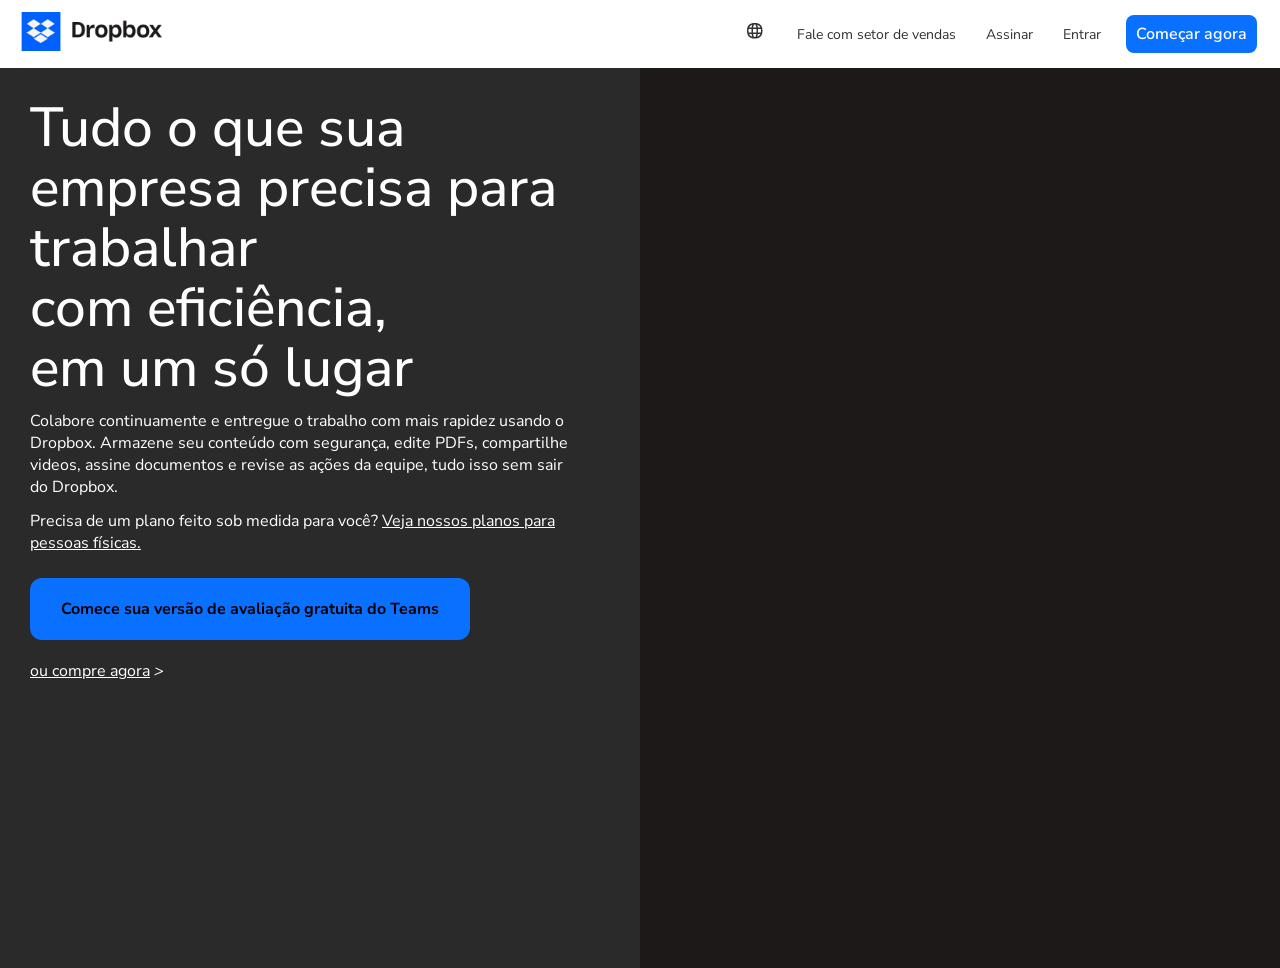
==== atv3/layout1/layout1.html @ 59d2af5b "layout 1" ====
<!DOCTYPE html>
<html lang="en">
<head>
    <meta charset="UTF-8">
    <meta name="viewport" content="width=device-width, initial-scale=1.0">
    <link rel="stylesheet" href="layout1_style.css">
    <title>Dropbox</title>
</head>
<body>
    <header>
        <div class="logo">
            <img src="images/dropbox-logo.png" alt="logo">
        </div>
        <nav>
            <ul>
                <li>
                    <a href="">
                           <svg width="24" height="24">
                                <path fill="currentColor" d="M11.75 4C6.535 4 4 6.535 4 11.75s2.535 7.75 7.75 7.75 7.75-2.535 7.75-7.75S16.965 4 11.75 4m5.714 4.5H14.87a9.2 9.2 0 0 0-.623-2.711A4.45 4.45 0 0 1 17.464 8.5M18 11.75q.003.88-.133 1.75H14.97c.022-.579.03-1.167.03-1.75s-.008-1.171-.03-1.75h2.897q.136.87.133 1.75M11.75 18c-.616 0-1.3-.41-1.598-3h3.196c-.298 2.59-.982 3-1.598 3m-1.712-4.5c-.024-.524-.038-1.1-.038-1.75s.014-1.226.038-1.75h3.424c.024.524.038 1.1.038 1.75s-.014 1.226-.038 1.75zM5.5 11.75q-.003-.88.133-1.75H8.53c-.022.579-.03 1.167-.03 1.75s.008 1.171.03 1.75H5.633a11 11 0 0 1-.133-1.75m6.25-6.25c.616 0 1.3.41 1.598 3h-3.196c.298-2.59.982-3 1.598-3m-2.497.289A9.2 9.2 0 0 0 8.63 8.5H6.036a4.45 4.45 0 0 1 3.217-2.711M6.036 15H8.63c.07.93.28 1.844.624 2.711A4.45 4.45 0 0 1 6.036 15m8.21 2.711A9.2 9.2 0 0 0 14.87 15h2.594a4.45 4.45 0 0 1-3.217 2.711"/>
                            </svg>
                    </a>
                </li>
                <li><a href="">Fale com setor de vendas</a></li>
                <li><a href="">Assinar</a></li>
                <li><a href="">Entrar</a></li>
                <li><button class="nav-button">Começar agora</button></li>
            </ul>
        </nav>
    </header>
    <main>
        <section class="left-section">
            <div class="conteudo">
                <h1>Tudo o que sua empresa precisa para trabalhar <br>com eficiência,<br> em um só lugar</h1>
                <p class="first-text">
                    Colabore continuamente e entregue o trabalho com mais rapidez usando o Dropbox. Armazene seu conteúdo com segurança, edite PDFs, compartilhe videos, assine documentos e revise as ações da equipe, tudo isso sem sair do Dropbox.
                </p>
                <p class="second-text">
                    Precisa de um plano feito sob medida para você? <a class="view-plans" href="">Veja nossos planos para pessoas físicas.</a>
                </p>
                <button class="context-button">Comece sua versão de avaliação gratuita do Teams</button>
                <div class="buy-now">
                    <a href="">ou compre agora</a> 
                    <i class="arrow-icon">></i>
                </div>
            </div>
        </section>
        <section class="right-section">
            <video src="images/dbx1-hero-1920x1080-v2.mp4" autoplay loop></video>
        </section>
    </main>
</body>
</html>
---- atv3/layout1/layout1_style.css ----
@import url('https://fonts.googleapis.com/css2?family=Bricolage+Grotesque:opsz,wght@12..96,200..800&family=Nunito+Sans:ital,opsz,wght@0,6..12,200..1000;1,6..12,200..1000&display=swap');

* {
    margin: 0;
    padding: 0;
    box-sizing: border-box;
    font-family: "Nunito Sans", sans-serif;
    overflow: hidden;
}

header {
    display: flex;
    justify-content: space-between;
    align-items: center;
    padding: 8px;
}

.logo img{
    align-items: center;
    width: 150px;
    margin-left: 5px;
}

header nav {
    margin-right: 15px;
}

header nav ul {
    display: flex;
    gap: 20px;
    align-items: center;
}

header nav ul li {
    list-style-type: none;
}

header nav ul li a {
    text-decoration: none;
    padding: 5px;
    color: #323232;
    font-size: 14px;
    transition: ease 0.5s;
}


header nav ul li a:hover {
    color: rgb(10, 83, 255);
}

.nav-button {
    background-color: rgb(10, 112, 255);
    padding: 8px 10px;
    border: none;
    border-radius: 8px;
    font-size: 16px;
    color: white;
    font-weight: 600;
    cursor: pointer;
}

.nav-button:hover {
    background-color: rgb(10, 18, 255);
}

main {
    display: flex;
    height: 100vh;
    background-color: rgb(42, 42, 42);
}

.left-section  {
    min-width: 50%;
}

.conteudo {
    color: white;
    margin: 30px;
    display: flex;
    flex-direction: column;
    max-width: 550px;
}

.conteudo h1 {
    font-size: 55px;
    font-weight: 500;
    line-height: 60px;
    margin-bottom: 12px;
}

.first-text {
    margin-bottom: 12px;
}

.second-text {
    margin-bottom: 24px;
}

.context-button {
    padding: 20px;
    border: none;
    border-radius: 12px;
    font-size: 16px;
    font-weight: 700;
    color: black;
    background-color: rgb(10, 112, 255);
    width: 80%;
    margin-bottom: 20px;
    cursor: pointer;
}

.context-button:hover {
    background-color: rgb(10, 18, 255);
}

.view-plans {
    color: white;
}

.buy-now a {
    color: white;
}

.right-section {
    background-color: rgb(29 25 24);
    min-width: 50%;
}

.right-section video {
    width: 100%;
    height: 100%;
}
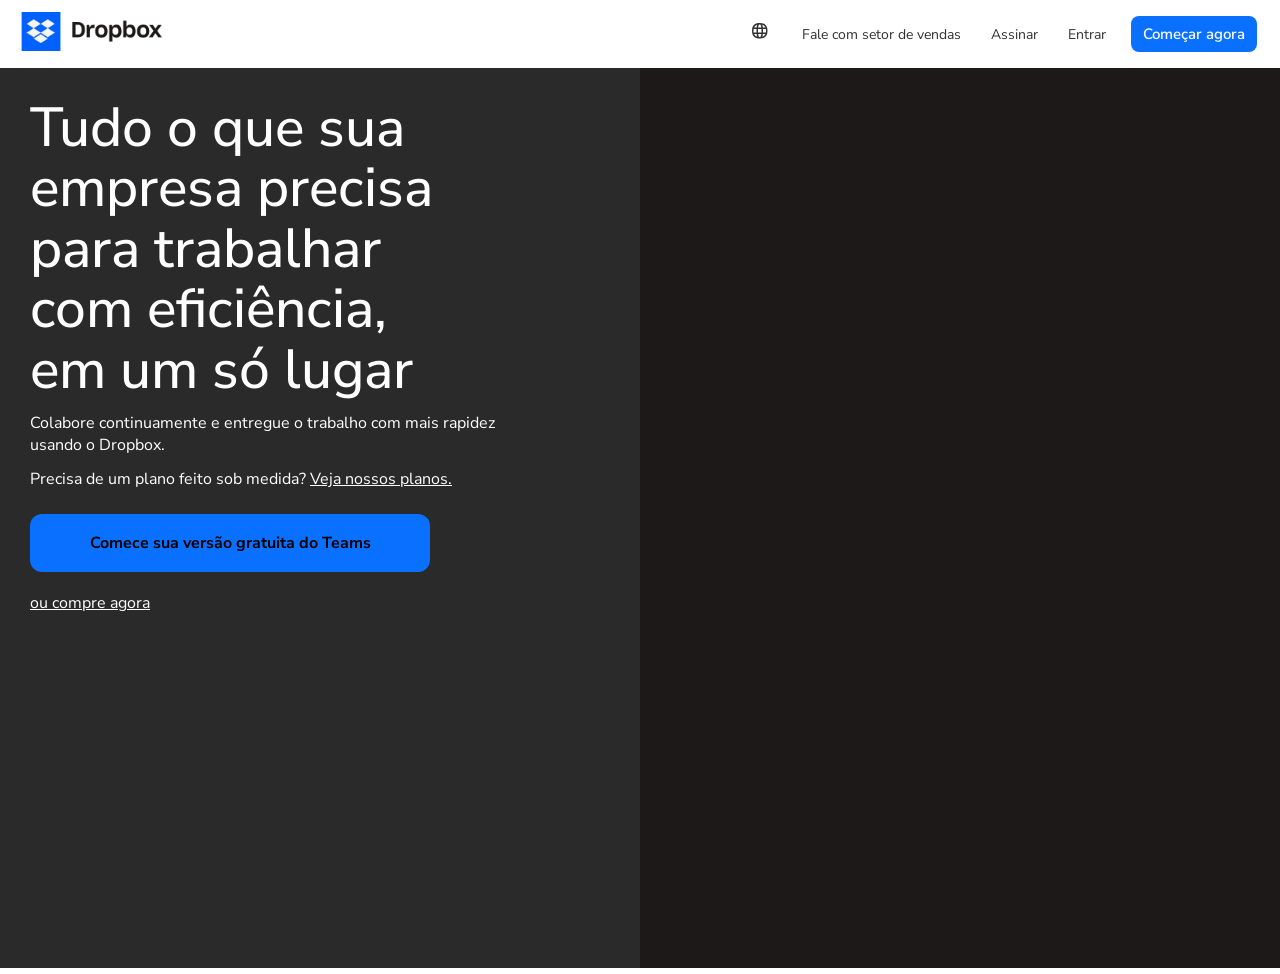
==== commit 50f0e43c: "Ajustes" ====
--- a/atv3/layout1/layout1.html
+++ b/atv3/layout1/layout1.html
@@ -1,52 +1,66 @@
 <!DOCTYPE html>
-<html lang="en">
+<html lang="pt-br">
+
 <head>
     <meta charset="UTF-8">
     <meta name="viewport" content="width=device-width, initial-scale=1.0">
     <link rel="stylesheet" href="layout1_style.css">
     <title>Dropbox</title>
 </head>
+
 <body>
     <header>
         <div class="logo">
             <img src="images/dropbox-logo.png" alt="logo">
         </div>
+
         <nav>
             <ul>
                 <li>
                     <a href="">
-                           <svg width="24" height="24">
-                                <path fill="currentColor" d="M11.75 4C6.535 4 4 6.535 4 11.75s2.535 7.75 7.75 7.75 7.75-2.535 7.75-7.75S16.965 4 11.75 4m5.714 4.5H14.87a9.2 9.2 0 0 0-.623-2.711A4.45 4.45 0 0 1 17.464 8.5M18 11.75q.003.88-.133 1.75H14.97c.022-.579.03-1.167.03-1.75s-.008-1.171-.03-1.75h2.897q.136.87.133 1.75M11.75 18c-.616 0-1.3-.41-1.598-3h3.196c-.298 2.59-.982 3-1.598 3m-1.712-4.5c-.024-.524-.038-1.1-.038-1.75s.014-1.226.038-1.75h3.424c.024.524.038 1.1.038 1.75s-.014 1.226-.038 1.75zM5.5 11.75q-.003-.88.133-1.75H8.53c-.022.579-.03 1.167-.03 1.75s.008 1.171.03 1.75H5.633a11 11 0 0 1-.133-1.75m6.25-6.25c.616 0 1.3.41 1.598 3h-3.196c.298-2.59.982-3 1.598-3m-2.497.289A9.2 9.2 0 0 0 8.63 8.5H6.036a4.45 4.45 0 0 1 3.217-2.711M6.036 15H8.63c.07.93.28 1.844.624 2.711A4.45 4.45 0 0 1 6.036 15m8.21 2.711A9.2 9.2 0 0 0 14.87 15h2.594a4.45 4.45 0 0 1-3.217 2.711"/>
-                            </svg>
+                        <svg width="24" height="24" aria-hidden="true">
+                            <path fill="currentColor"
+                                d="M11.75 4C6.535 4 4 6.535 4 11.75s2.535 7.75 7.75 7.75 7.75-2.535 7.75-7.75S16.965 4 11.75 4m5.714 4.5H14.87a9.2 9.2 0 0 0-.623-2.711A4.45 4.45 0 0 1 17.464 8.5M18 11.75q.003.88-.133 1.75H14.97c.022-.579.03-1.167.03-1.75s-.008-1.171-.03-1.75h2.897q.136.87.133 1.75M11.75 18c-.616 0-1.3-.41-1.598-3h3.196c-.298 2.59-.982 3-1.598 3m-1.712-4.5c-.024-.524-.038-1.1-.038-1.75s.014-1.226.038-1.75h3.424c.024.524.038 1.1.038 1.75s-.014 1.226-.038 1.75zM5.5 11.75q-.003-.88.133-1.75H8.53c-.022.579-.03 1.167-.03 1.75s.008 1.171.03 1.75H5.633a11 11 0 0 1-.133-1.75m6.25-6.25c.616 0 1.3.41 1.598 3h-3.196c.298-2.59.982-3 1.598-3m-2.497.289A9.2 9.2 0 0 0 8.63 8.5H6.036a4.45 4.45 0 0 1 3.217-2.711M6.036 15H8.63c.07.93.28 1.844.624 2.711A4.45 4.45 0 0 1 6.036 15m8.21 2.711A9.2 9.2 0 0 0 14.87 15h2.594a4.45 4.45 0 0 1-3.217 2.711" />
+                        </svg>
                     </a>
                 </li>
                 <li><a href="">Fale com setor de vendas</a></li>
                 <li><a href="">Assinar</a></li>
                 <li><a href="">Entrar</a></li>
-                <li><button class="nav-button">Começar agora</button></li>
             </ul>
+
+            <button class="nav-button">Começar agora</button>
         </nav>
     </header>
+
     <main>
         <section class="left-section">
-            <div class="conteudo">
+            <div class="content">
                 <h1>Tudo o que sua empresa precisa para trabalhar <br>com eficiência,<br> em um só lugar</h1>
+
                 <p class="first-text">
-                    Colabore continuamente e entregue o trabalho com mais rapidez usando o Dropbox. Armazene seu conteúdo com segurança, edite PDFs, compartilhe videos, assine documentos e revise as ações da equipe, tudo isso sem sair do Dropbox.
+                    Colabore continuamente e entregue o trabalho com mais rapidez usando o Dropbox.
                 </p>
+
                 <p class="second-text">
-                    Precisa de um plano feito sob medida para você? <a class="view-plans" href="">Veja nossos planos para pessoas físicas.</a>
+                    Precisa de um plano feito sob medida?
+                    <a class="view-plans" href="">Veja nossos planos.</a>
                 </p>
-                <button class="context-button">Comece sua versão de avaliação gratuita do Teams</button>
+
+                <a href="#" class="context-button">
+                    Comece sua versão gratuita do Teams
+                </a>
+
                 <div class="buy-now">
-                    <a href="">ou compre agora</a> 
-                    <i class="arrow-icon">></i>
+                    <a href="">ou compre agora</a>
                 </div>
             </div>
         </section>
+
         <section class="right-section">
-            <video src="images/dbx1-hero-1920x1080-v2.mp4" autoplay loop></video>
+            <video src="images/dbx1-hero-1920x1080-v2.mp4" autoplay loop muted playsinline></video>
         </section>
     </main>
 </body>
+
 </html>
--- a/atv3/layout1/layout1_style.css
+++ b/atv3/layout1/layout1_style.css
@@ -1,11 +1,18 @@
-@import url('https://fonts.googleapis.com/css2?family=Bricolage+Grotesque:opsz,wght@12..96,200..800&family=Nunito+Sans:ital,opsz,wght@0,6..12,200..1000;1,6..12,200..1000&display=swap');
+@import url('https://fonts.googleapis.com/css2?family=Nunito+Sans:wght@200..1000&display=swap');
 
 * {
     margin: 0;
     padding: 0;
     box-sizing: border-box;
+}
+
+body {
     font-family: "Nunito Sans", sans-serif;
-    overflow: hidden;
+    overflow-x: hidden;
+}
+
+button {
+    font-family: inherit;
 }
 
 header {
@@ -15,48 +22,50 @@
     padding: 8px;
 }
 
-.logo img{
-    align-items: center;
+.logo img {
     width: 150px;
     margin-left: 5px;
 }
 
-header nav {
+nav {
+    display: flex;
+    align-items: center;
+    gap: 20px;
     margin-right: 15px;
 }
 
-header nav ul {
+nav ul {
     display: flex;
     gap: 20px;
     align-items: center;
 }
 
-header nav ul li {
-    list-style-type: none;
+nav ul li {
+    list-style: none;
 }
 
-header nav ul li a {
+nav ul li a {
     text-decoration: none;
     padding: 5px;
     color: #323232;
     font-size: 14px;
-    transition: ease 0.5s;
+    transition: 0.2s ease;
 }
 
-
-header nav ul li a:hover {
+nav ul li a:hover {
     color: rgb(10, 83, 255);
 }
 
 .nav-button {
     background-color: rgb(10, 112, 255);
-    padding: 8px 10px;
+    padding: 8px 12px;
     border: none;
     border-radius: 8px;
-    font-size: 16px;
+    font-size: 15px;
     color: white;
     font-weight: 600;
     cursor: pointer;
+    transition: 0.2s ease;
 }
 
 .nav-button:hover {
@@ -69,22 +78,23 @@
     background-color: rgb(42, 42, 42);
 }
 
-.left-section  {
-    min-width: 50%;
+.left-section,
+.right-section {
+    width: 50%;
 }
 
-.conteudo {
+.content {
     color: white;
-    margin: 30px;
+    padding: 30px;
     display: flex;
     flex-direction: column;
     max-width: 550px;
 }
 
-.conteudo h1 {
+.content h1 {
     font-size: 55px;
     font-weight: 500;
-    line-height: 60px;
+    line-height: 1.1;
     margin-bottom: 12px;
 }
 
@@ -97,16 +107,19 @@
 }
 
 .context-button {
-    padding: 20px;
-    border: none;
+    display: inline-block;
+    max-width: 400px;
+    width: 100%;
+    padding: 18px;
     border-radius: 12px;
     font-size: 16px;
     font-weight: 700;
-    color: black;
+    color: rgb(0, 0, 0);
     background-color: rgb(10, 112, 255);
-    width: 80%;
+    text-align: center;
+    text-decoration: none;
     margin-bottom: 20px;
-    cursor: pointer;
+    transition: 0.2s ease;
 }
 
 .context-button:hover {
@@ -122,12 +135,11 @@
 }
 
 .right-section {
-    background-color: rgb(29 25 24);
-    min-width: 50%;
+    background-color: rgb(29, 25, 24);
 }
 
 .right-section video {
     width: 100%;
     height: 100%;
-}
-
+    object-fit: cover;
+}
